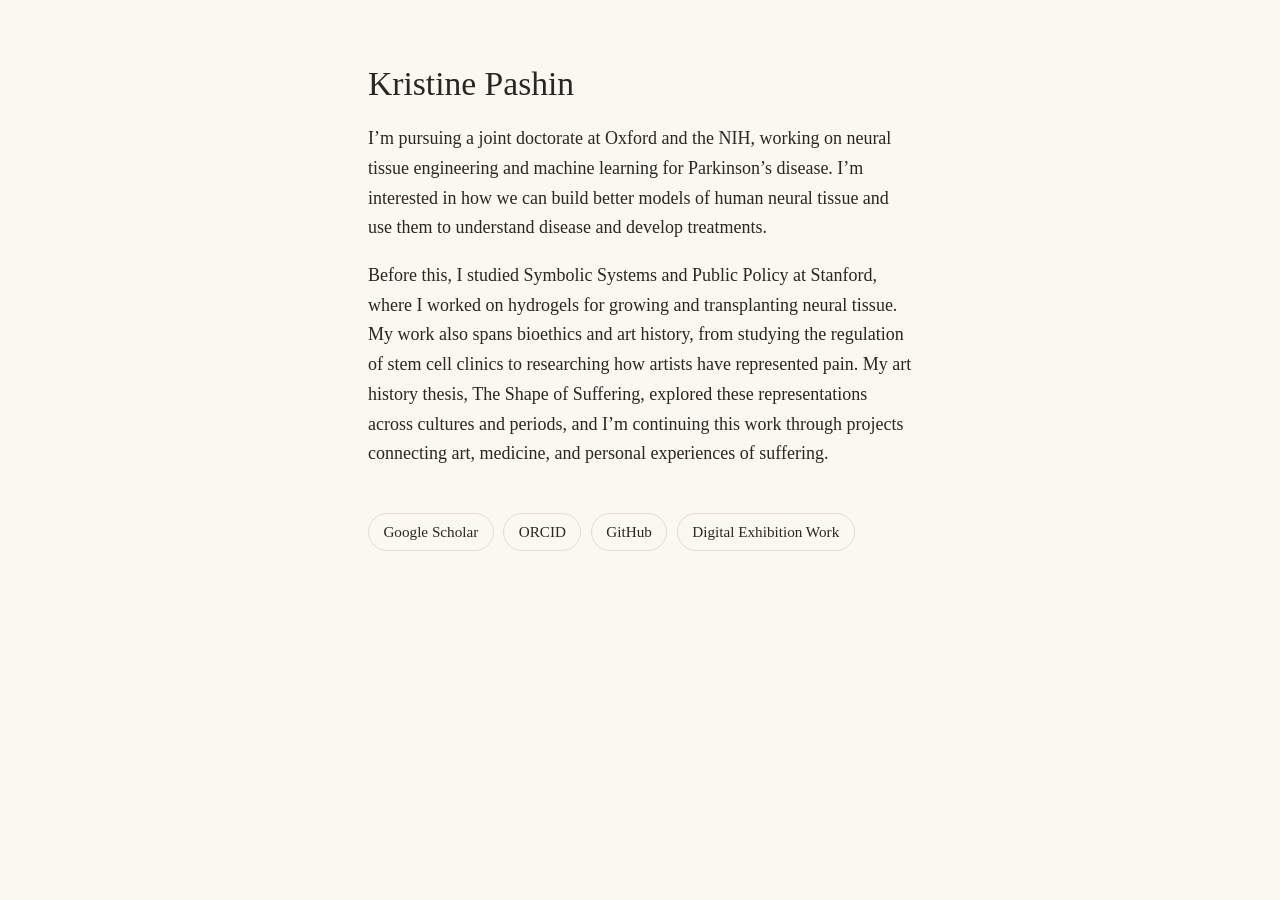
==== index.html @ e536562f "initial markdown homepage" ====
<!doctype html>
<html lang="en">
<head>
<meta charset="utf-8">
<meta name="viewport" content="width=device-width, initial-scale=1">
<title>Kristine Pashin</title>
<meta name="description" content="phd student, university of oxford and
the national institutes of health.">
<meta property="og:title" content="Kristine Pashin">
<meta property="og:description" content="phd student, university of
oxford and the national institutes of health.">

<link rel="canonical" href="https://kppashin-code.github.io/">
<link rel="stylesheet" href="/style.css">
</head>
<body>
<main>

<h1>Kristine Pashin</h1>

<p>I’m pursuing a joint doctorate at Oxford and the NIH, working on
neural tissue engineering and machine learning for Parkinson’s disease.
I’m interested in how we can build better models of human neural tissue
and use them to understand disease and develop treatments.</p>
<p>Before this, I studied Symbolic Systems and Public Policy at
Stanford, where I worked on hydrogels for growing and transplanting
neural tissue. My work also spans bioethics and art history, from
studying the regulation of stem cell clinics to researching how artists
have represented pain. My art history thesis, The Shape of Suffering,
explored these representations across cultures and periods, and I’m
continuing this work through projects connecting art, medicine, and
personal experiences of suffering.</p>
<ul class="links">
  <li><a href="https://scholar.google.com/citations?user=e7AepY4AAAAJ">Google
Scholar</a></li>
  <li><a href="https://orcid.org/0000-0002-3780-6775">ORCID</a></li>
  <li><a href="https://github.com/kppashin-code">GitHub</a></li>
  <li><a href="https://kristinepashin.art">Digital Exhibition
Work</a></li>
</ul>
</main>
</body>
</html>
---- style.css ----
:root {
  --bg: #fbf8f1;
  --fg: #2a2723;
  --muted: #6f675c;
  --accent: #7a2e2a;
  --rule: #e4ddcf;
}
@media (prefers-color-scheme: dark) {
  :root {
    --bg: #1c1a17;
    --fg: #e9e4da;
    --muted: #a59d90;
    --accent: #d99a8f;
    --rule: #36322c;
  }
}
* { box-sizing: border-box; }
html { background: var(--bg); color: var(--fg); }
body {
  margin: 0;
  font: 1.125rem/1.65 Georgia, "Times New Roman", serif;
}
main { max-width: 36rem; margin: 0 auto; padding: 4rem 1rem 5rem; }
h1 { font-weight: normal; font-size: 2.1rem; line-height: 1.2; margin: 0 0 1.25rem; }
h2 { font-weight: normal; font-size: 1.35rem; margin-top: 2.5rem; }
.subtitle { color: var(--muted); font-style: italic; margin-top: -0.75rem; }
a { color: var(--accent); text-underline-offset: 0.18em; text-decoration-thickness: 1px; }
a:hover { text-decoration-thickness: 2px; }
nav { font-size: 0.95rem; margin-bottom: 2.5rem; }
nav a { color: var(--muted); text-decoration: none; }
.headshot { width: 8rem; height: 8rem; border-radius: 50%; object-fit: cover; display: block; margin-bottom: 1.75rem; }
img { max-width: 100%; }
hr { border: 0; border-top: 1px solid var(--rule); margin: 2.5rem 0; }
blockquote { margin: 1.5rem 0; padding-left: 1rem; border-left: 2px solid var(--rule); color: var(--muted); }
code { font-size: 0.9em; }
.links { list-style: none; padding: 0; margin: 2.75rem 0 0; display: flex; flex-wrap: wrap; gap: 0.6rem; }
.links a {
  display: inline-block; padding: 0.35rem 0.9rem;
  border: 1px solid var(--rule); border-radius: 999px;
  font-size: 0.95rem; text-decoration: none; color: var(--fg);
}
.links a:hover { border-color: var(--accent); color: var(--accent); }
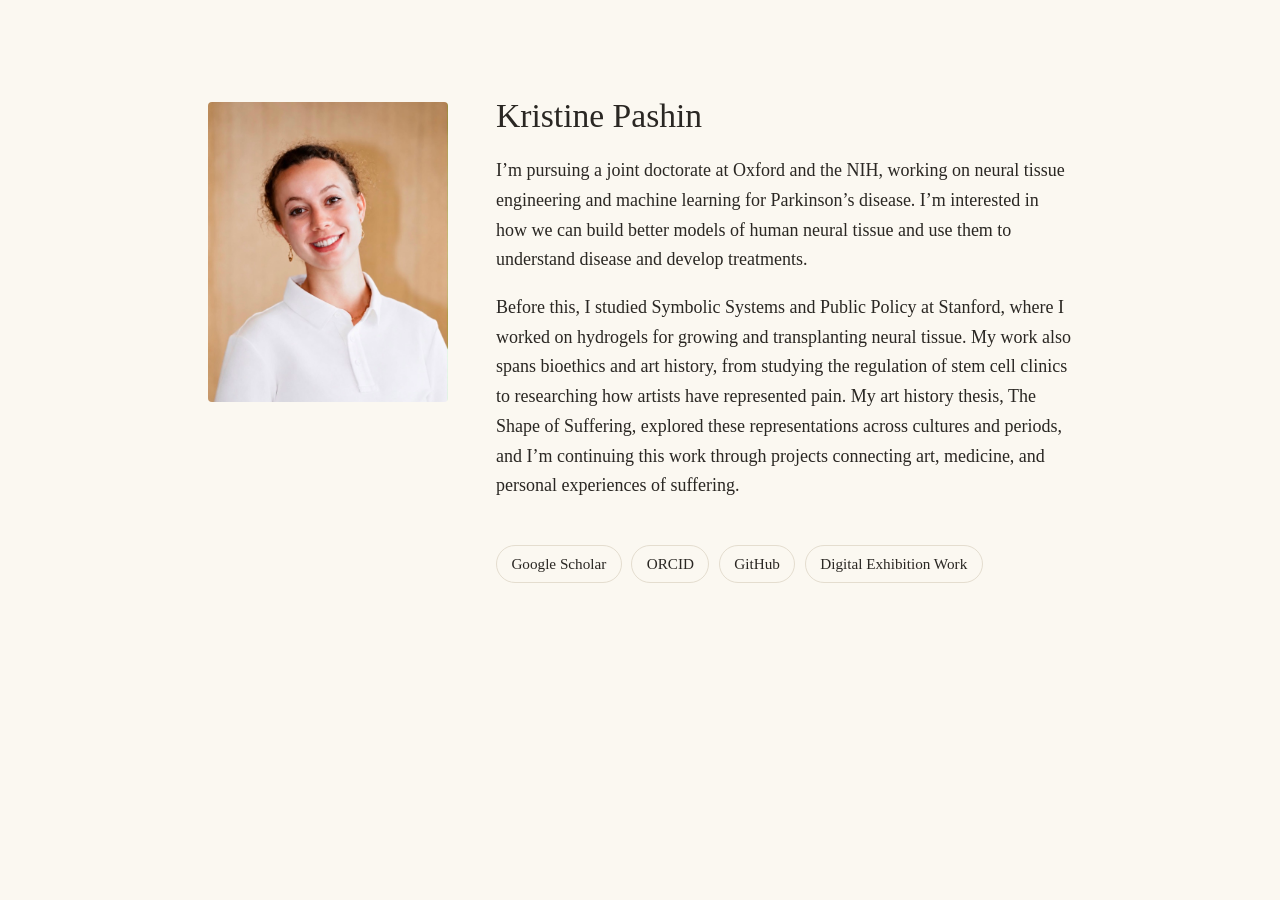
==== commit b05349a8: "add headshot and two-column home layout" ====
--- a/index.html
+++ b/index.html
@@ -9,13 +9,14 @@
 <meta property="og:title" content="Kristine Pashin">
 <meta property="og:description" content="phd student, university of
 oxford and the national institutes of health.">
-
+<meta property="og:image" content="https://kppashin-code.github.io/files/headshot.jpg">
 <link rel="canonical" href="https://kppashin-code.github.io/">
 <link rel="stylesheet" href="/style.css">
 </head>
 <body>
-<main>
-
+<main class="with-photo">
+<img class="headshot" src="/files/headshot.jpg" alt="Kristine Pashin">
+<div class="content">
 <h1>Kristine Pashin</h1>
 
 <p>I’m pursuing a joint doctorate at Oxford and the NIH, working on
@@ -38,6 +39,7 @@
   <li><a href="https://kristinepashin.art">Digital Exhibition
 Work</a></li>
 </ul>
+</div>
 </main>
 </body>
 </html>
--- a/style.css
+++ b/style.css
@@ -28,7 +28,12 @@
 a:hover { text-decoration-thickness: 2px; }
 nav { font-size: 0.95rem; margin-bottom: 2.5rem; }
 nav a { color: var(--muted); text-decoration: none; }
-.headshot { width: 8rem; height: 8rem; border-radius: 50%; object-fit: cover; display: block; margin-bottom: 1.75rem; }
+.headshot { width: 10rem; aspect-ratio: 4 / 5; object-fit: cover; object-position: 50% 20%; border-radius: 4px; display: block; margin-bottom: 1.75rem; }
+main.with-photo { max-width: 56rem; }
+@media (min-width: 46rem) {
+  main.with-photo { display: grid; grid-template-columns: 15rem 1fr; gap: 3rem; align-items: start; padding-top: 6rem; }
+  main.with-photo .headshot { width: 100%; margin: 0.4rem 0 0; position: sticky; top: 2rem; }
+}
 img { max-width: 100%; }
 hr { border: 0; border-top: 1px solid var(--rule); margin: 2.5rem 0; }
 blockquote { margin: 1.5rem 0; padding-left: 1rem; border-left: 2px solid var(--rule); color: var(--muted); }
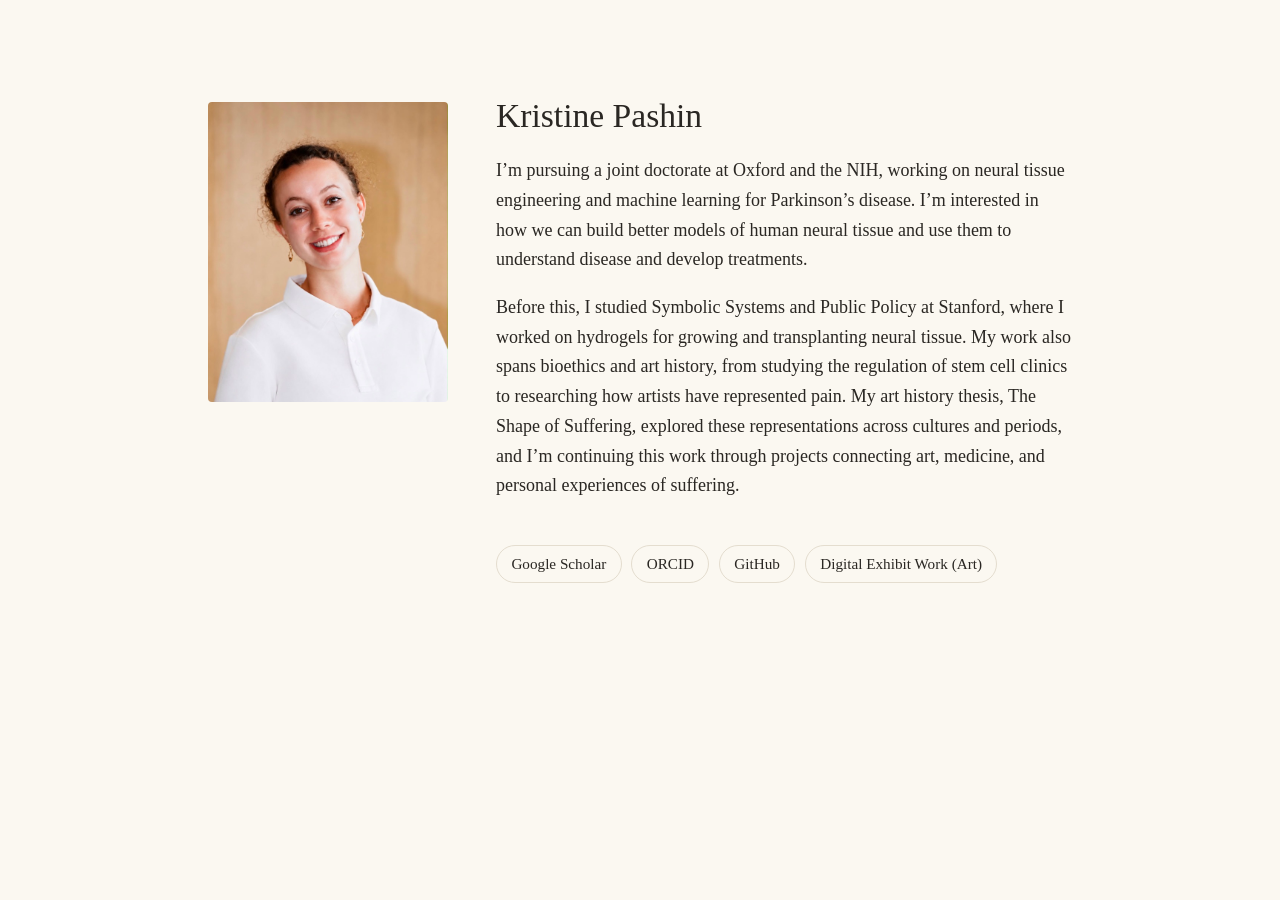
==== commit 806667b4: "clarify art link label" ====
--- a/index.html
+++ b/index.html
@@ -36,8 +36,8 @@
 Scholar</a></li>
   <li><a href="https://orcid.org/0000-0002-3780-6775">ORCID</a></li>
   <li><a href="https://github.com/kppashin-code">GitHub</a></li>
-  <li><a href="https://kristinepashin.art">Digital Exhibition
-Work</a></li>
+  <li><a href="https://kristinepashin.art">Digital Exhibit Work
+(Art)</a></li>
 </ul>
 </div>
 </main>
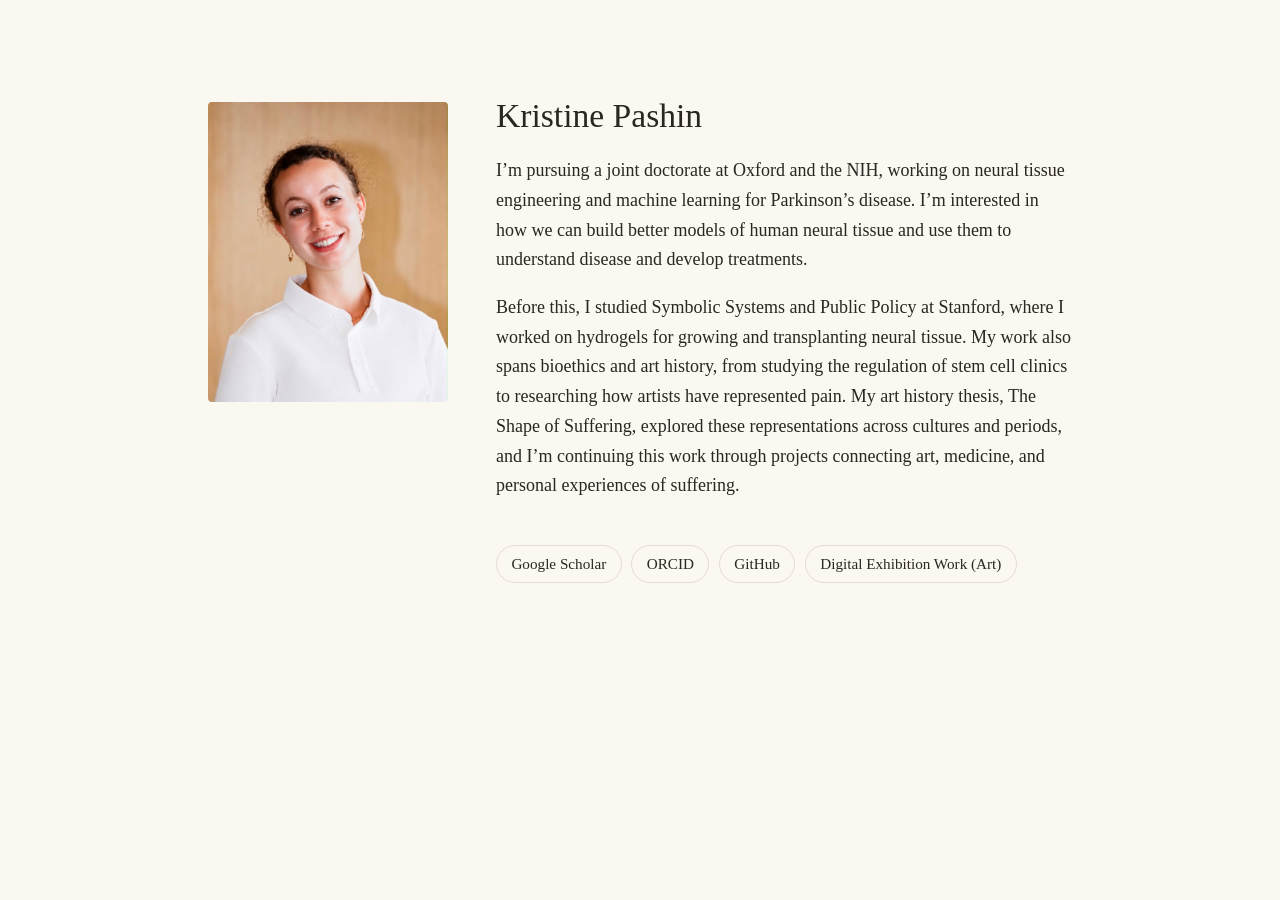
==== commit bb9f0bb9: "use exhibition in art link label" ====
--- a/index.html
+++ b/index.html
@@ -36,7 +36,7 @@
 Scholar</a></li>
   <li><a href="https://orcid.org/0000-0002-3780-6775">ORCID</a></li>
   <li><a href="https://github.com/kppashin-code">GitHub</a></li>
-  <li><a href="https://kristinepashin.art">Digital Exhibit Work
+  <li><a href="https://kristinepashin.art">Digital Exhibition Work
 (Art)</a></li>
 </ul>
 </div>
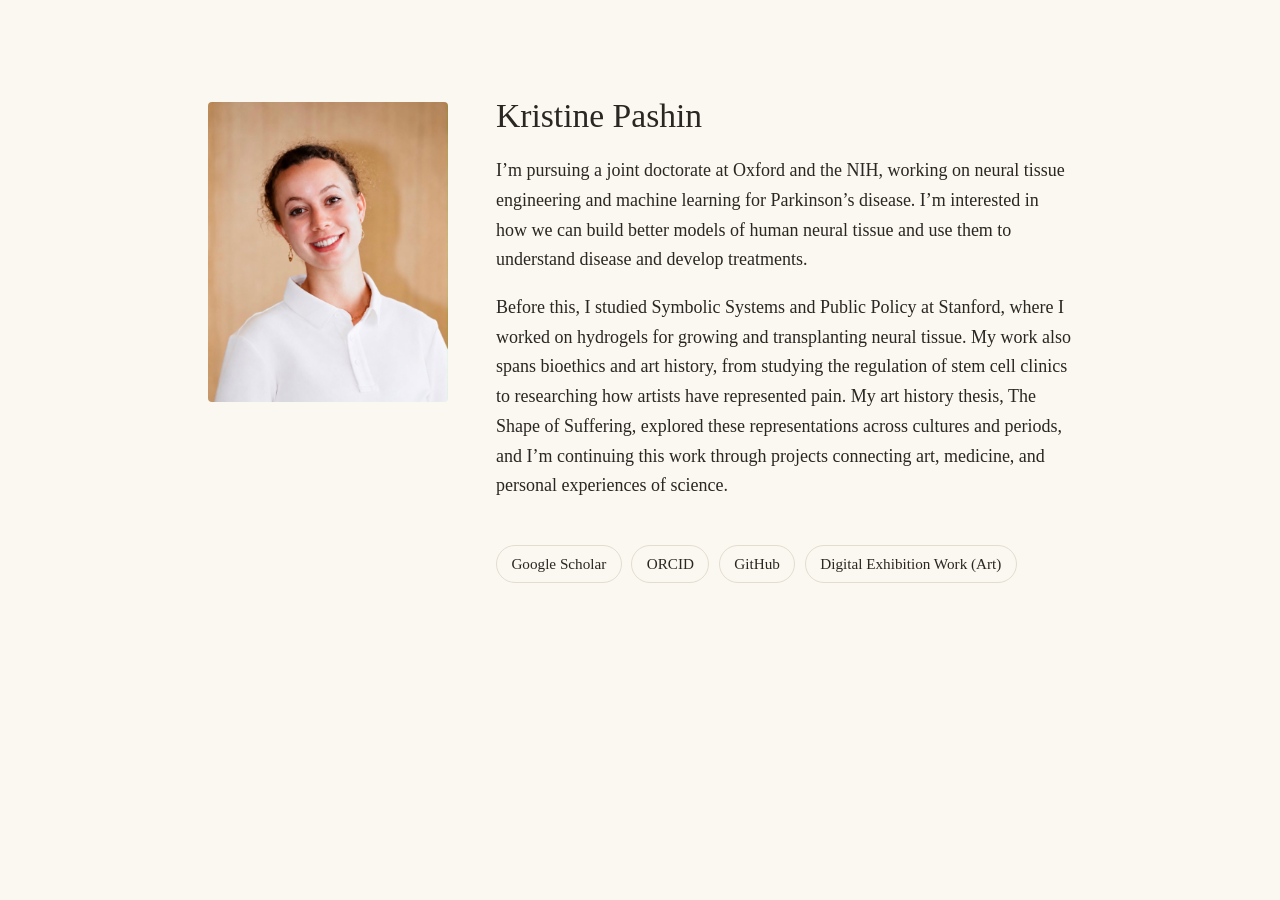
==== commit f7ec7caf: "reword end of bio" ====
--- a/index.html
+++ b/index.html
@@ -30,7 +30,7 @@
 have represented pain. My art history thesis, The Shape of Suffering,
 explored these representations across cultures and periods, and I’m
 continuing this work through projects connecting art, medicine, and
-personal experiences of suffering.</p>
+personal experiences of science.</p>
 <ul class="links">
   <li><a href="https://scholar.google.com/citations?user=e7AepY4AAAAJ">Google
 Scholar</a></li>
